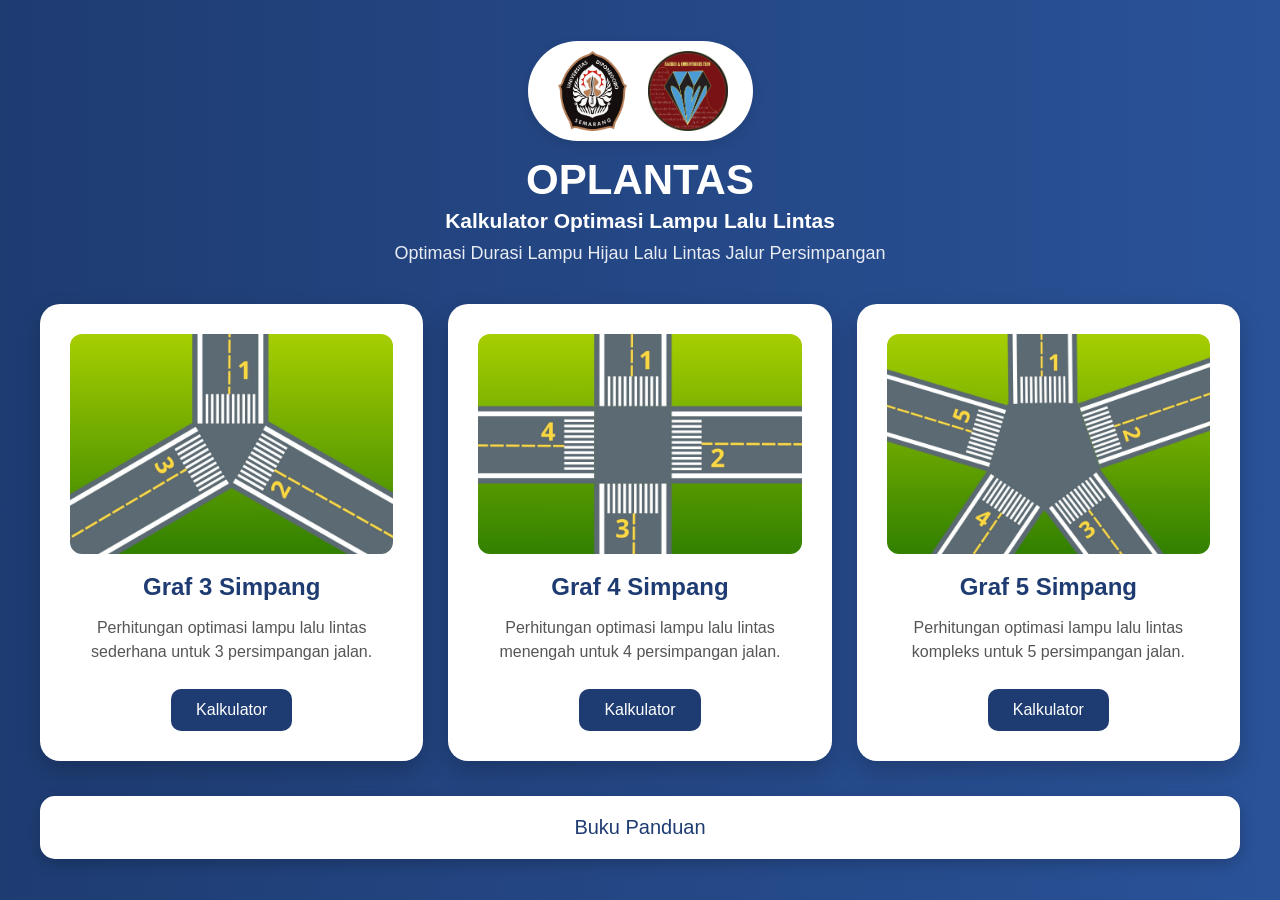
==== index.html @ df6016aa "Upload file oplantas upload index, kalkulator, dan buku panduan" ====
<!-- index.html -->
<!DOCTYPE html>
<html lang="id">
<head>
  <meta charset="UTF-8" />
  <meta name="viewport" content="width=device-width, initial-scale=1.0"/>
  <title>Kalkulator Lampu Lalu Lintas</title>
  <link rel="stylesheet" href="style.css" />
</head>
<body>

  <div class="container">
    <header class="header">
        <div class="logo-container">
            <img src="logoundip.png" alt="Logo Undip" class="logo">
            <img src="LogoAK.png" alt="Logo AK" class="logo">
        </div>
        <h1>OPLANTAS</h1>
        <h2>Kalkulator Optimasi Lampu Lalu Lintas</h2>
        <p>Optimasi Durasi Lampu Hijau Lalu Lintas Jalur Persimpangan</p>
    </header>

    <div class="menu-grid">
      <div class="card">
        <img src="jalur3simpang.jpg" alt="Lampu Lalu Lintas" class="image">
        <h2>Graf 3 Simpang</h2>
        <p>Perhitungan optimasi lampu lalu lintas sederhana untuk 3 persimpangan jalan.</p>
        <button onclick="pilihGraf(3)">Kalkulator</button>
      </div>

      <div class="card">
        <img src="jalur4simpang.jpg" alt="Lampu Lalu Lintas" class="image">
        <h2>Graf 4 Simpang</h2>
        <p>Perhitungan optimasi lampu lalu lintas menengah untuk 4 persimpangan jalan.</p>
        <button onclick="pilihGraf(4)">Kalkulator</button>
      </div>

      <div class="card">
        <img src="jalur5simpang.jpg" alt="Lampu Lalu Lintas" class="image">
        <h2>Graf 5 Simpang</h2>
        <p>Perhitungan optimasi lampu lalu lintas kompleks untuk 5 persimpangan jalan.</p>
        <button onclick="pilihGraf(5)">Kalkulator</button>
      </div>
    </div>

    <div onclick="window.location.href='Bukpan.html'" class="panduan" id="hasilMenu">Buku Panduan</div>
  </div>

  <script src="script.js"></script>
</body>
</html>
---- style.css ----
/*GLOBAL RESET*/
*{
  margin:0;
  padding:0;
  box-sizing:border-box;
}

/*BODY*/
body{
  font-family: Arial, sans-serif;
  background: linear-gradient(to right, #1e3c72, #2a5298);
  min-height:100vh;
  display:flex;
  justify-content:center;
  align-items:center;
  padding:30px;
}

/*CONTAINER*/
.container{
  width:100%;
  max-width:1200px;
}

/*HEADER*/
.header{
  text-align:center;
  color:white;
  margin-bottom:40px;
}

.header h1{
  font-size:42px;
  margin-bottom:5px;
}

.header h2{
  font-size: 21px;
  margin-bottom:10px;
}

.header p{
  font-size:18px;
  opacity:0.9;
}

/*GRID MENU*/
.menu-grid{
  display:grid;
  grid-template-columns:repeat(auto-fit, minmax(280px, 1fr));
  gap:25px;
}

/*CARD*/
.card{
  background:white;
  border-radius:20px;
  padding:30px;
  text-align:center;
  transition:0.3s;
  box-shadow:0 10px 25px rgba(0,0,0,0.2);
}

.card:hover{
  transform:translateY(-10px);
}

.card h2{
  margin-bottom:15px;
  color:#1e3c72;
}

.card p{
  color:#555;
  margin-bottom:25px;
  line-height:1.5;
}

/*ICON / LOGO*/
.icon{
  font-size:60px;
  margin-bottom:20px;
}

.logo-container{
  background: #ffffff;
  display: flex;
  justify-content: center;
  align-items: center;
  gap: 15px;

  padding: 10px 25px;
  border-radius: 50px;

  width: fit-content;
  margin: 0 auto 15px auto;

  box-shadow: 0 4px 12px rgba(0,0,0,0.1);
}

.logo{
  width: 80px;
  height: 80px;
  object-fit: contain;
  display: block;
}

.image{
  width:100%;
  height:220px;
  object-fit:cover;
  border-radius:12px;
  margin-bottom:15px;
}

/*BUTTON*/
button{
  background:#1e3c72;
  color:white;
  border:none;
  padding:12px 25px;
  border-radius:10px;
  cursor:pointer;
  font-size:16px;
  transition:0.3s;
}

button:hover{
  background:#16325c;
}

/*HASIL*/
.panduan{
  background:white;
  color:#1e3c72;
  padding:20px;
  margin-top:35px;
  border-radius:15px;
  cursor:pointer;
  text-align:center;
  font-size:20px;
  box-shadow:0 5px 15px rgba(0,0,0,0.2);
  transition:0.3s;
}

.panduan:hover{
  background:#2563eb;
  color: white;
}
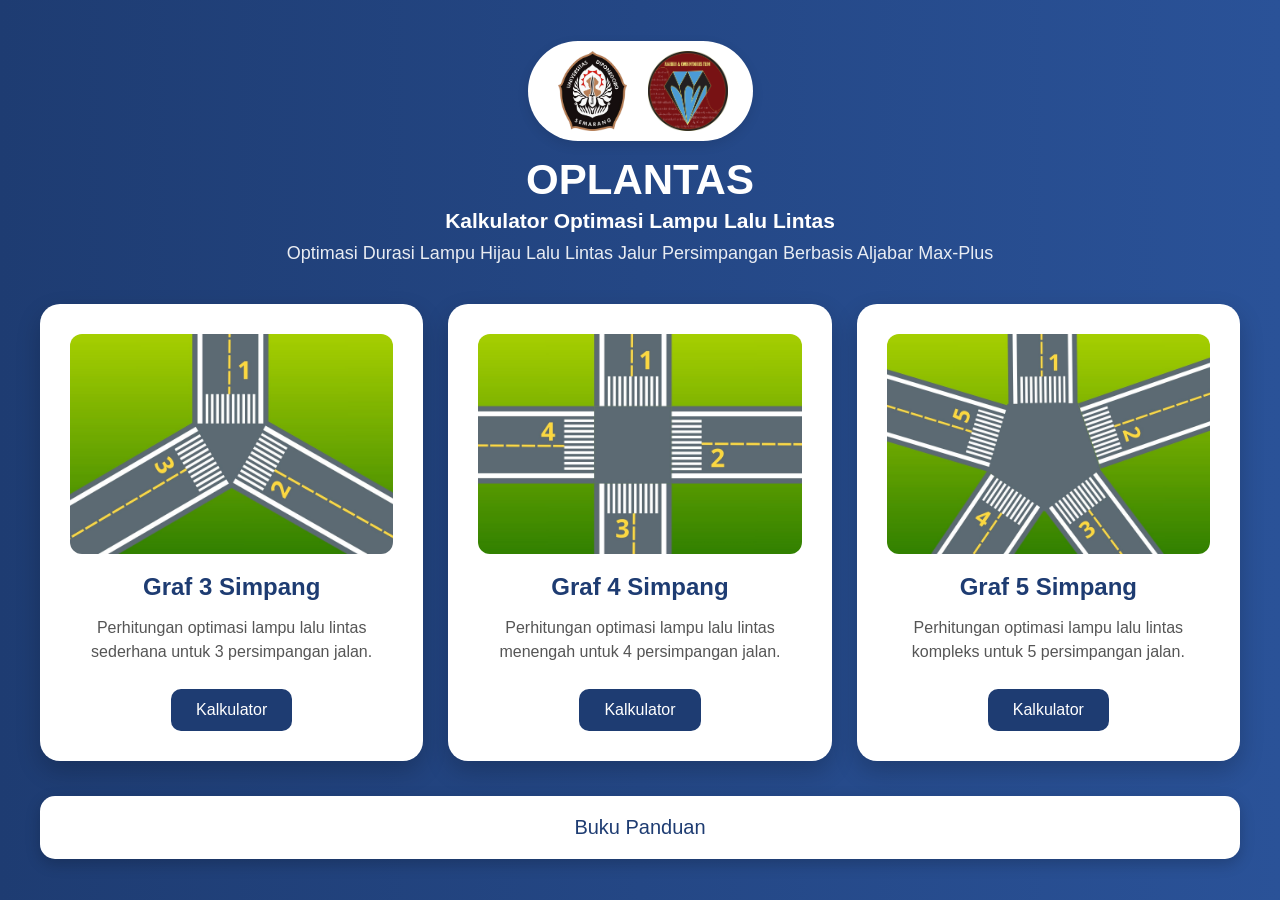
==== commit 8924ea92: "ganti judul" ====
--- a/index.html
+++ b/index.html
@@ -17,7 +17,7 @@
         </div>
         <h1>OPLANTAS</h1>
         <h2>Kalkulator Optimasi Lampu Lalu Lintas</h2>
-        <p>Optimasi Durasi Lampu Hijau Lalu Lintas Jalur Persimpangan</p>
+        <p>Optimasi Durasi Lampu Hijau Lalu Lintas Jalur Persimpangan Berbasis Aljabar Max-Plus</p>
     </header>
 
     <div class="menu-grid">
